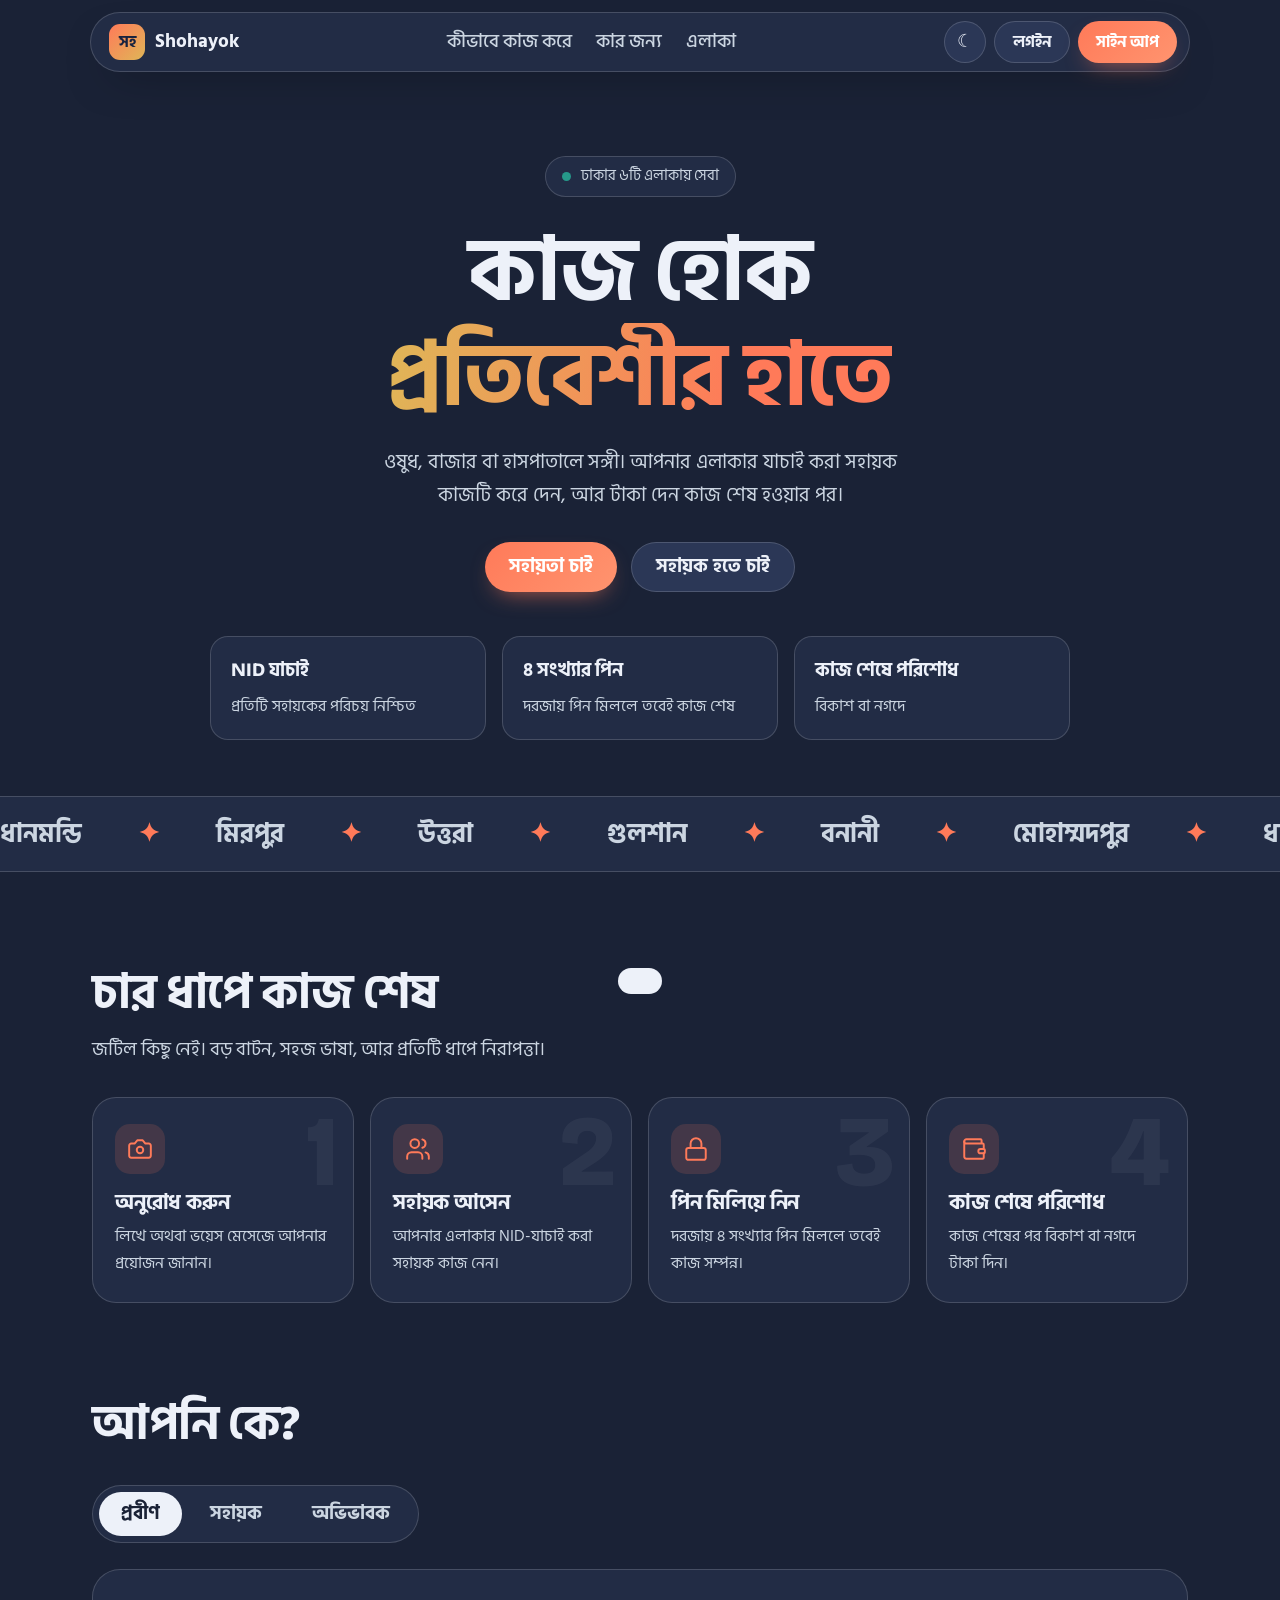
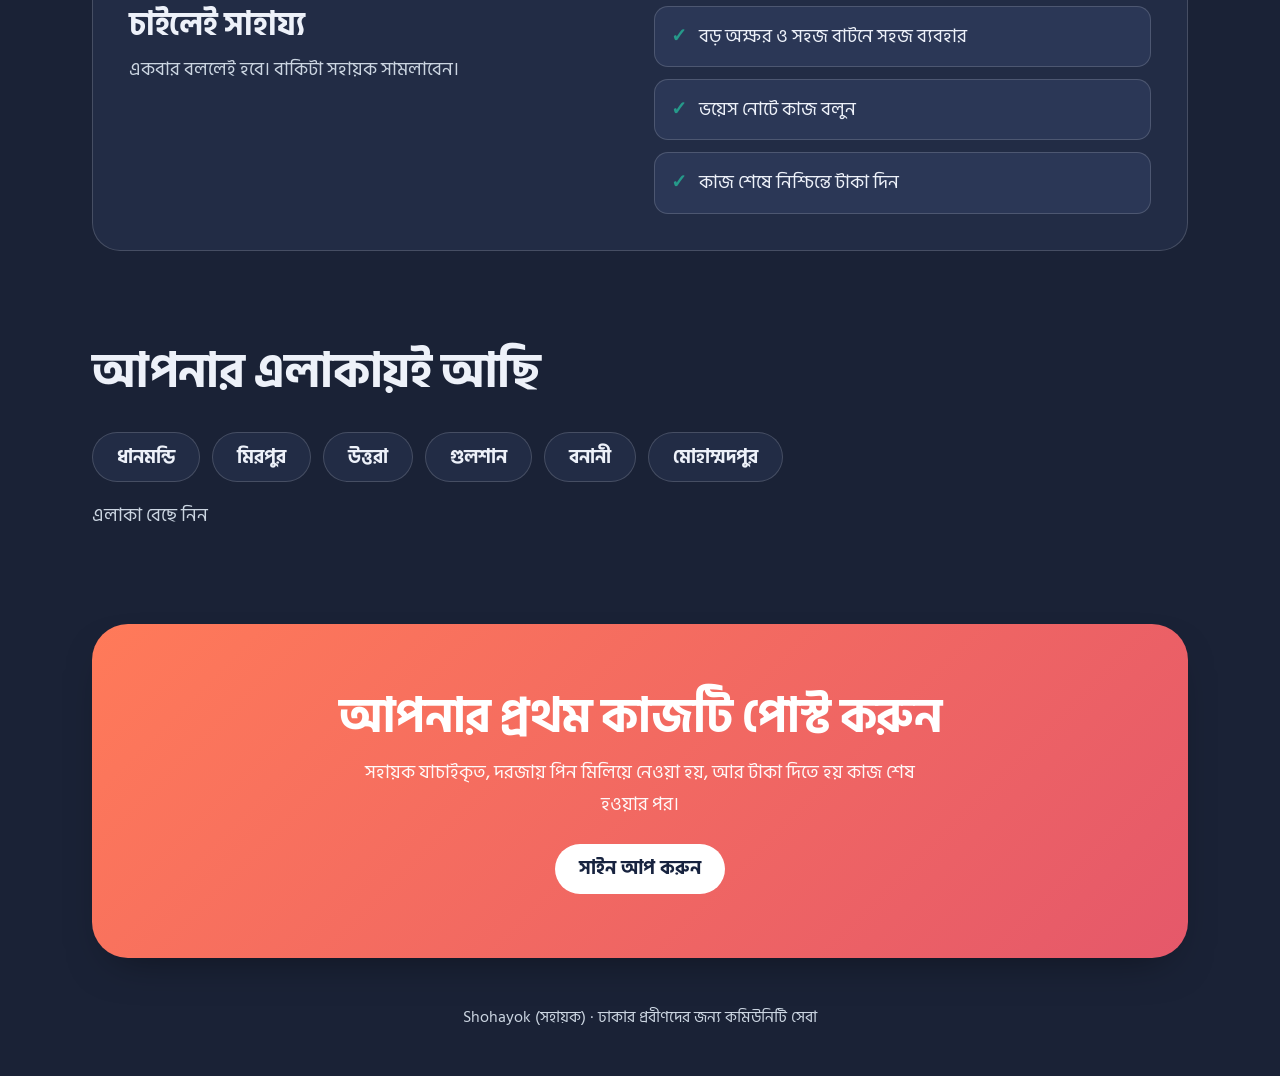
==== index.html @ 27d4a9c2 "feat: complete shohayok project with all files and assets" ====
<!DOCTYPE html>
<html lang="bn" data-theme="dark">
<head>
<meta charset="UTF-8">
<meta name="viewport" content="width=device-width, initial-scale=1">
<title>Shohayok (সহায়ক) — প্রতিবেশীর হাতে আপনার কাজ</title>
<link rel="preconnect" href="https://fonts.googleapis.com">
<link rel="preconnect" href="https://fonts.gstatic.com" crossorigin>
<link href="https://fonts.googleapis.com/css2?family=Bricolage+Grotesque:opsz,wght@12..96,500;12..96,800&family=Hind+Siliguri:wght@400;500;700&display=swap" rel="stylesheet">
<script>
addEventListener('error', function(e) {
  if (!e.message || e.message === 'undefined') return;
  var t = e.target;
  var m = (t && t.tagName === 'SCRIPT') 
    ? 'ফাইল লোড হয়নি: ' + (t.getAttribute('src') || '') 
    : 'JS ত্রুটি: ' + e.message + (e.filename ? ' (' + e.filename.split('/').pop() + ':' + e.lineno + ')' : '');
  var d = document.createElement('div');
  d.style.cssText = 'position:sticky;top:0;z-index:999;background:#EF6F7B;color:#fff;padding:10px 16px;font:15px/1.5 sans-serif;text-align:center';
  d.textContent = m;
  (document.body || document.documentElement).prepend(d);
}, true);
</script>
<link rel="stylesheet" href="style.css?v=3">
</head>
<body>
<div class="aurora"><i></i><i></i><i></i></div>

<!-- ============ নেভিগেশন ============ -->
<nav>
  <a class="logo" href="#" data-go="home"><b>সহ</b> Shohayok</a>
  <div class="links">
    <a href="#how" data-sec="how">কীভাবে কাজ করে</a>
    <a href="#roles" data-sec="roles">কার জন্য</a>
    <a href="#areas" data-sec="areas">এলাকা</a>
  </div>
  <div class="row" id="navAuth"></div>
</nav>

<!-- ============ হোম ============ -->
<div class="view on" id="v-home">
  <main class="wrap">
    <div class="hero">
      <p class="pill load"><span></span> ঢাকার ৬টি এলাকায় সেবা</p>
      <h1 class="load">কাজ হোক<br><em>প্রতিবেশীর হাতে</em></h1>
      <p class="lead load">ওষুধ, বাজার বা হাসপাতালে সঙ্গী। আপনার এলাকার যাচাই করা সহায়ক কাজটি করে দেন, আর টাকা দেন কাজ শেষ হওয়ার পর।</p>
      <div class="cta load">
        <a class="btn main" href="#" data-go="register" data-role="elderly">সহায়তা চাই</a>
        <a class="btn line" href="#" data-go="register" data-role="helper">সহায়ক হতে চাই</a>
      </div>
      <div class="trust load">
        <div><b>NID যাচাই</b><span>প্রতিটি সহায়কের পরিচয় নিশ্চিত</span></div>
        <div><b>৪ সংখ্যার পিন</b><span>দরজায় পিন মিললে তবেই কাজ শেষ</span></div>
        <div><b>কাজ শেষে পরিশোধ</b><span>বিকাশ বা নগদে</span></div>
      </div>
    </div>
  </main>

  <div class="marq"><div id="marq"></div></div>

  <main class="wrap">
    <section id="how">
      <div class="head"><h2>চার ধাপে কাজ শেষ</h2><p>জটিল কিছু নেই। বড় বাটন, সহজ ভাষা, আর প্রতিটি ধাপে নিরাপত্তা।</p></div>
      <div class="steps">
        <div class="step"><span class="em"><svg viewBox="0 0 24 24"><path d="M14.5 4h-5L7 7H4a2 2 0 0 0-2 2v9a2 2 0 0 0 2 2h16a2 2 0 0 0 2-2V9a2 2 0 0 0-2-2h-3l-2.5-3z"/><circle cx="12" cy="13" r="3"/></svg></span><h3>অনুরোধ করুন</h3><p>লিখে অথবা ভয়েস মেসেজে আপনার প্রয়োজন জানান।</p></div>
        <div class="step"><span class="em"><svg viewBox="0 0 24 24"><path d="M16 21v-2a4 4 0 0 0-4-4H6a4 4 0 0 0-4 4v2"/><circle cx="9" cy="7" r="4"/><path d="M22 21v-2a4 4 0 0 0-3-3.87"/><path d="M16 3.13a4 4 0 0 1 0 7.75"/></svg></span><h3>সহায়ক আসেন</h3><p>আপনার এলাকার NID-যাচাই করা সহায়ক কাজ নেন।</p></div>
        <div class="step"><span class="em"><svg viewBox="0 0 24 24"><rect width="18" height="11" x="3" y="11" rx="2"/><path d="M7 11V7a5 5 0 0 1 10 0v4"/></svg></span><h3>পিন মিলিয়ে নিন</h3><p>দরজায় ৪ সংখ্যার পিন মিললে তবেই কাজ সম্পন্ন।</p></div>
        <div class="step"><span class="em"><svg viewBox="0 0 24 24"><path d="M19 7V4a1 1 0 0 0-1-1H5a2 2 0 0 0 0 4h15a1 1 0 0 1 1 1v4h-3a2 2 0 0 0 0 4h3a1 1 0 0 0 1-1v-2a1 1 0 0 0-1-1"/><path d="M3 5v14a2 2 0 0 0 2 2h15a1 1 0 0 0 1-1v-4"/></svg></span><h3>কাজ শেষে পরিশোধ</h3><p>কাজ শেষের পর বিকাশ বা নগদে টাকা দিন।</p></div>
      </div>
    </section>

    <section id="roles">
      <div class="head"><h2>আপনি কে?</h2></div>
      <div class="tabs" role="tablist">
        <button class="tab on" data-p="0">প্রবীণ</button><button class="tab" data-p="1">সহায়ক</button><button class="tab" data-p="2">অভিভাবক</button>
      </div>
      <div class="panel on"><div><h3>চাইলেই সাহায্য</h3><p class="mute">একবার বললেই হবে। বাকিটা সহায়ক সামলাবেন।</p></div>
        <ul><li>বড় অক্ষর ও সহজ বাটনে সহজ ব্যবহার</li><li>ভয়েস নোটে কাজ বলুন</li><li>কাজ শেষে নিশ্চিন্তে টাকা দিন</li></ul></div>
      <div class="panel"><div><h3>প্রতিবেশীর উপকার, নিজের আয়</h3><p class="mute">নিজের এলাকার কাজ বেছে নিন।</p></div>
        <ul><li>নির্ধারিত ফি আর বখশিশ</li><li>দোকানের খরচ ফেরত পাবেন</li><li>NID যাচাইয়ের পর অ্যাডমিন অনুমোদন দিলে একাউন্ট চালু</li></ul></div>
      <div class="panel"><div><h3>দূর থেকেও পাশে</h3><p class="mute">বাবা-মায়ের প্রতিটি কাজ আপনার চোখের সামনে।</p></div>
        <ul><li>কাজের অবস্থা সরাসরি দেখুন</li><li>দূর থেকে বিকাশে বিল পরিশোধ করুন</li><li>ফোন নম্বর দিয়ে প্রবীণকে যুক্ত করুন</li></ul></div>
    </section>

    <section id="areas">
      <div class="head"><h2>আপনার এলাকায়ই আছি</h2></div>
      <div class="areas" id="areaList"></div>
      <p class="find" id="find">এলাকা বেছে নিন</p>
    </section>

    <div class="final">
      <h2>আপনার প্রথম কাজটি পোস্ট করুন</h2>
      <p>সহায়ক যাচাইকৃত, দরজায় পিন মিলিয়ে নেওয়া হয়, আর টাকা দিতে হয় কাজ শেষ হওয়ার পর।</p>
      <a class="btn" href="#" data-go="register">সাইন আপ করুন</a>
    </div>
  </main>
  <footer>Shohayok (সহায়ক) · ঢাকার প্রবীণদের জন্য কমিউনিটি সেবা</footer>
</div>

<!-- ============ লগইন ============ -->
<div class="view" id="v-login">
  <main class="wrap narrow">
    <div class="card">
      <h2>লগইন</h2><p class="mute">আপনার মোবাইল নম্বর ও পাসওয়ার্ড দিন</p>
      <form id="loginForm" novalidate>
        <label class="field">মোবাইল নম্বর<input name="phone" type="tel" inputmode="tel" placeholder="01XXXXXXXXX" required></label>
        <label class="field">পাসওয়ার্ড<input name="password" type="password" required></label>
        <button class="btn main full" type="submit">লগইন করুন</button>
      </form>
      <p class="swap">একাউন্ট নেই? <a href="#" data-go="register">সাইন আপ করুন</a></p>
    </div>
  </main>
</div>

<!-- ============ সাইন আপ ============ -->
<div class="view" id="v-register">
  <main class="wrap narrow">
    <div class="card">
      <h2>নতুন একাউন্ট</h2><p class="mute">আপনি কীভাবে যুক্ত হতে চান?</p>
      <form id="regForm" novalidate>
        <div class="rolepick">
          <label><input type="radio" name="role" value="elderly" checked><span><b>প্রবীণ</b>সহায়তা চাই</span></label>
          <label><input type="radio" name="role" value="helper"><span><b>সহায়ক</b>সহায়তা করতে চাই</span></label>
          <label><input type="radio" name="role" value="guardian"><span><b>অভিভাবক</b>পরিবারের সদস্য</span></label>
        </div>
        <label class="field">পুরো নাম<input name="name" required></label>
        <div class="two">
          <label class="field">মোবাইল নম্বর<input name="phone" type="tel" inputmode="tel" placeholder="01XXXXXXXXX" required></label>
          <label class="field">এলাকা<select name="area" id="areaSel"></select></label>
        </div>
        <label class="field">পাসওয়ার্ড (কমপক্ষে ৬ অক্ষর)<input name="password" type="password" required></label>

        <div id="helperBox" class="helperbox">
          <h3>পরিচয় যাচাই (শুধু সহায়কদের জন্য)</h3>
          <p class="mute">অ্যাডমিন আপনার NID দেখে অনুমোদন দিলে তবেই একাউন্ট চালু হবে।</p>
          <label class="field">NID নম্বর<input name="nid_number" inputmode="numeric" placeholder="১০, ১৩ বা ১৭ সংখ্যা"></label>
          <div class="two">
            <label class="drop" id="dropFront"><input type="file" name="nid_front" accept="image/*" hidden><span>NID-এর সামনের ছবি</span><img alt=""></label>
            <label class="drop" id="dropBack"><input type="file" name="nid_back" accept="image/*" hidden><span>NID-এর পেছনের ছবি</span><img alt=""></label>
          </div>
        </div>
        <button class="btn main full" type="submit">সাইন আপ করুন</button>
      </form>
      <p class="swap">আগে থেকেই একাউন্ট আছে? <a href="#" data-go="login">লগইন করুন</a></p>
    </div>
  </main>
</div>

<!-- ============ সহায়কের অনুমোদনের অপেক্ষা / প্রত্যাখ্যান ============ -->
<div class="view" id="v-pending">
  <main class="wrap narrow"><div class="card center" id="pendingBox"></div></main>
</div>

<!-- ============ ব্যবহারকারীর ড্যাশবোর্ড ============ -->
<div class="view" id="v-dash">
  <main class="wrap"><div id="dashBox"></div></main>
</div>

<!-- ============ সহায়কের প্রোফাইল ============ -->
<div class="view" id="v-profile">
  <main class="wrap"><div id="profileBox"></div></main>
</div>

<div class="modal" id="modal"><div class="mbox" id="mbox"></div></div>
<div class="toast" id="toast"></div>
<script src="tasks.js?v=3" defer></script>
<script src="script.js?v=3" defer></script>
</body>
</html>
---- style.css ----
/* ============ Shohayok — ডিজাইন সিস্টেম ============ */
:root{
  --coral:#FF7A59; --coral2:#FF946F; --teal:#26998a; --gold:#dfb657; --rose:#da747e; --blue:#4980c7;
  --bg:#1A2236; --surf:#222C45; --surf2:#2B3756; --ink:#EDF1F9; --mute:#CBD5E1;
  --line:rgba(255,255,255,.16); --glass:rgba(255,255,255,.05);
  --shadow:0 18px 44px -22px rgba(0,0,0,.5);
  --r-sm:12px; --r-md:18px; --r-lg:24px;
}
[data-theme=light]{
  --bg:#F4F6FB; --surf:#FFFFFF; --surf2:#EDF1F8; --ink:#17233F; --mute:#4B5563;
  --line:rgba(23,35,63,.16); --glass:rgba(23,35,63,.04);
  --shadow:0 18px 40px -24px rgba(23,35,63,.28);
}
*{box-sizing:border-box;margin:0}
html{scroll-behavior:smooth}
body{background:var(--bg);color:var(--ink);font:19px/1.65 'Hind Siliguri',sans-serif;overflow-x:hidden;transition:background .3s,color .3s}
h1,h2,h3{font-family:'Bricolage Grotesque','Hind Siliguri',sans-serif;line-height:1.2;letter-spacing:-.01em}
a{color:inherit;text-decoration:none}
button{font:inherit;cursor:pointer;border:0;color:inherit}
:focus-visible{outline:3px solid var(--gold);outline-offset:3px}
.wrap{max-width:1140px;margin:auto;padding:0 22px}
.wrap.narrow{max-width:600px}
.mute{color:var(--mute)}
.small{font-size:15px}
.view{display:none}.view.on{display:block;animation:up .35s both}
@keyframes up{from{opacity:0;transform:translateY(12px)}to{opacity:1;transform:none}}
.aurora{display:none}

/* Call Button ar Simple UI */
.btn-call{background:#10B981!important;color:#fff!important;font-size:18px!important;padding:10px 20px!important;display:inline-flex;align-items:center;gap:8px;text-decoration:none;border-radius:999px;font-weight:700}
.btn-call:hover{filter:brightness(1.08)}
.elder-task-box{background:var(--surf);border:2px solid var(--coral);border-radius:24px;padding:26px;margin-bottom:24px;box-shadow:var(--shadow)}
.elder-task-box h3{font-size:24px;margin-bottom:12px}
.big-btn-voice{min-height:58px;font-size:19px;width:100%;margin-bottom:12px}

/* ---------- নেভিগেশন ---------- */
nav{position:sticky;top:12px;z-index:20;margin:12px auto 0;max-width:1100px;display:flex;align-items:center;justify-content:space-between;gap:12px;padding:8px 12px 8px 18px;border:1px solid var(--line);border-radius:999px;background:var(--surf);box-shadow:var(--shadow)}
.logo{display:flex;align-items:center;gap:10px;font-weight:800;font-size:19px}
.logo b{display:grid;place-items:center;width:36px;height:36px;border-radius:11px;background:linear-gradient(135deg,var(--coral),var(--gold));color:#17233F;font-size:16px}
.links{display:flex;gap:24px;color:var(--mute);font-weight:500}
.links a:hover{color:var(--ink)}
.row{display:flex;align-items:center;gap:8px}
.uname{color:var(--mute);font-size:15px;max-width:130px;overflow:hidden;text-overflow:ellipsis;white-space:nowrap}
.abadge{margin-left:6px;padding:3px 12px;border-radius:999px;background:rgba(255,122,89,.16);color:var(--coral);font-size:13px;font-weight:700}

/* ---------- বাটন ---------- */
.btn{min-height:50px;padding:0 24px;border-radius:999px;font-weight:700;display:inline-flex;align-items:center;justify-content:center;gap:8px;transition:transform .15s,box-shadow .2s,background .2s}
.btn:hover{transform:translateY(-1px)}.btn:active{transform:scale(.98)}
.btn.main{background:linear-gradient(135deg,var(--coral),var(--coral2));color:#fff;box-shadow:0 10px 24px -12px rgba(255,122,89,.8)}
.btn.line{border:1px solid var(--line);background:var(--surf2)}
.btn.ok{background:var(--teal);color:#06302B}
.btn.bad{background:rgba(239,111,123,.14);color:var(--rose);border:1px solid rgba(239,111,123,.4)}
.btn.sm{min-height:42px;padding:0 18px;font-size:16px}
.btn.full{width:100%;margin-top:8px}
.btn:disabled{opacity:.6;cursor:wait}
.icon{position:relative;width:42px;height:42px;border-radius:50%;border:1px solid var(--line);background:var(--surf2);display:grid;place-items:center;font-size:18px}
.bell i{position:absolute;top:-5px;right:-5px;min-width:20px;height:20px;padding:0 5px;border-radius:10px;background:var(--rose);color:#fff;font:700 12px/20px 'Hind Siliguri',sans-serif;font-style:normal;text-align:center}
.bell i[hidden]{display:none}

/* ---------- হোম ---------- */
.hero{text-align:center;padding:84px 0 56px}
.pill{display:inline-flex;gap:10px;align-items:center;padding:7px 16px;border:1px solid var(--line);border-radius:999px;background:var(--surf);font-size:15px;color:var(--mute)}
.pill span{width:9px;height:9px;border-radius:50%;background:var(--teal);animation:ping 2s infinite}
@keyframes ping{0%{box-shadow:0 0 0 0 var(--teal)}70%{box-shadow:0 0 0 10px transparent}}
h1{font-size:clamp(42px,7vw,88px);font-weight:800;margin:22px 0 16px}
h1 em{font-style:normal;background:linear-gradient(100deg,var(--gold),var(--coral) 70%);-webkit-background-clip:text;background-clip:text;color:transparent}
.lead{max-width:560px;margin:auto;color:var(--mute);font-size:20px}
.cta{display:flex;flex-wrap:wrap;gap:14px;margin-top:30px;justify-content:center}
.trust{display:grid;grid-template-columns:repeat(3,1fr);gap:16px;margin:44px auto 0;max-width:860px}
.trust div{padding:18px 20px;border:1px solid var(--line);border-radius:var(--r-md);background:var(--surf);text-align:left}
.trust b{display:block;font:800 19px 'Bricolage Grotesque','Hind Siliguri',sans-serif;margin-bottom:4px}
.trust span{color:var(--mute);font-size:16px;line-height:1.5}
.load{opacity:0;transform:translateY(18px);animation:up .7s cubic-bezier(.2,.8,.2,1) forwards}
.load:nth-child(2){animation-delay:.08s}.load:nth-child(3){animation-delay:.16s}.load:nth-child(4){animation-delay:.24s}.load:nth-child(5){animation-delay:.32s}
.marq{border-block:1px solid var(--line);overflow:hidden;padding:16px 0;background:var(--surf)}
.marq div{display:flex;gap:56px;width:max-content;animation:slide 30s linear infinite;font:800 26px 'Bricolage Grotesque','Hind Siliguri';color:var(--mute)}
.marq span::after{content:"✦";margin-left:56px;color:var(--coral)}
@keyframes slide{to{transform:translateX(-50%)}}
section{padding:92px 0 0}
.head{max-width:640px;margin-bottom:32px}
h2{font-size:clamp(28px,4vw,48px);font-weight:800}
.head p{color:var(--mute);margin-top:12px}
.steps{display:grid;grid-template-columns:repeat(4,1fr);gap:16px;counter-reset:s}
.step{position:relative;padding:26px 22px;border:1px solid var(--line);border-radius:var(--r-lg);background:var(--surf);transition:transform .25s,border-color .25s;overflow:hidden}
.step:hover{transform:translateY(-4px);border-color:var(--coral)}
.step::before{counter-increment:s;content:counter(s);position:absolute;right:16px;top:-6px;font:800 100px 'Bricolage Grotesque';color:var(--ink);opacity:.05}
.step .em{display:grid;place-items:center;width:50px;height:50px;border-radius:15px;background:rgba(255,122,89,.15);margin-bottom:16px}
.step .em svg{width:26px;height:26px;fill:none;stroke:var(--coral);stroke-width:1.8;stroke-linecap:round;stroke-linejoin:round}
.step h3{font-size:21px;margin-bottom:8px}.step p{color:var(--mute);font-size:16px}
.tabs{display:inline-flex;flex-wrap:wrap;gap:6px;padding:6px;border:1px solid var(--line);border-radius:999px;background:var(--surf)}
.tab{min-height:44px;padding:0 22px;border-radius:999px;background:none;color:var(--mute);font-weight:700;transition:.2s}
.tab.on{background:var(--ink);color:var(--bg)}
.panel{display:none;margin-top:26px;grid-template-columns:1fr 1fr;gap:28px;padding:36px;border:1px solid var(--line);border-radius:28px;background:var(--surf)}
.panel.on{display:grid;animation:up .35s both}
.panel h3{font-size:32px;margin-bottom:10px}
.panel ul{list-style:none;display:grid;gap:12px;padding:0}
.panel li{display:flex;gap:12px;padding:14px 16px;border-radius:14px;border:1px solid var(--line);background:var(--surf2)}
.panel li::before{content:"✓";color:var(--teal);font-weight:800}
.areas{display:flex;flex-wrap:wrap;gap:12px}
.area{min-height:50px;padding:0 24px;border-radius:999px;border:1px solid var(--line);background:var(--surf);font-weight:700;transition:.2s}
.area:hover,.area.on{background:var(--coral);border-color:var(--coral);color:#fff}
.find{margin-top:18px;color:var(--mute)}.find b{color:var(--gold)}.find a{text-decoration:underline;color:var(--coral)}
.final{margin-top:92px;padding:64px 28px;border-radius:36px;text-align:center;background:linear-gradient(135deg,#FF7A59,#E5586A);color:#fff;box-shadow:var(--shadow)}
.final h2{max-width:720px;margin:0 auto 12px}
.final p{max-width:560px;margin:auto;opacity:.95}
.final .btn{background:#fff;color:#17233F;margin-top:24px}
footer{padding:46px 0;text-align:center;color:var(--mute);font-size:16px}

/* ---------- কার্ড ও ফর্ম ---------- */
.card{margin:48px 0 32px;padding:34px;border:1px solid var(--line);border-radius:28px;background:var(--surf);box-shadow:var(--shadow)}
.card.center{text-align:center}
.card h2{font-size:30px;margin-bottom:6px}
.card form{margin-top:20px}
.field{display:block;margin-bottom:16px;font-weight:500;font-size:17px}
.field input,.field select,.field textarea{display:block;width:100%;min-height:52px;margin-top:6px;padding:0 16px;border-radius:var(--r-sm);border:1.5px solid var(--line);background:var(--surf2);color:var(--ink);font:inherit;transition:border-color .2s}
.field textarea{min-height:96px;padding:12px 16px;resize:vertical}
.field select option{background:var(--surf);color:var(--ink)}
.field input:focus,.field select:focus,.field textarea:focus{outline:0;border-color:var(--coral)}
.two{display:grid;grid-template-columns:1fr 1fr;gap:14px}
.swap{margin-top:18px;text-align:center;color:var(--mute);font-size:16px}
.swap a{color:var(--coral);font-weight:700}
.rolepick{display:grid;grid-template-columns:repeat(3,1fr);gap:10px;margin-bottom:20px}
.rolepick.four{grid-template-columns:repeat(4,1fr)}
.rolepick input{position:absolute;opacity:0}
.rolepick span{display:block;min-height:80px;padding:14px;border:1.5px solid var(--line);border-radius:var(--r-md);background:var(--surf2);font-size:14px;color:var(--mute);transition:.2s;cursor:pointer}
.rolepick b{display:block;font-size:18px;color:var(--ink)}
.rolepick input:checked+span{border-color:var(--coral);background:rgba(255,122,89,.12)}
.rolepick input:focus-visible+span{outline:3px solid var(--gold)}
.helperbox{display:none;margin:6px 0 14px;padding:20px;border:1.5px dashed var(--line);border-radius:var(--r-lg)}
.helperbox.on{display:block}
.helperbox h3{font-size:19px;margin-bottom:4px}
.helperbox .mute{font-size:15px;margin-bottom:14px}
.drop{display:grid;place-items:center;position:relative;min-height:120px;border:1.5px dashed var(--mute);border-radius:var(--r-md);cursor:pointer;overflow:hidden;text-align:center;font-size:15px;color:var(--mute);padding:10px;transition:border-color .2s}
.drop:hover{border-color:var(--coral)}
.drop img{display:none;position:absolute;inset:0;width:100%;height:100%;object-fit:cover}
.drop.has img{display:block}.drop.has span{display:none}

/* ---------- ব্যাজ ---------- */
.badge{display:inline-block;padding:4px 14px;border-radius:999px;font-size:14px;font-weight:700}
.badge.pending{background:rgba(242,193,78,.16);color:var(--gold)}
.badge.approved,.badge.completed{background:rgba(52,201,181,.16);color:var(--teal)}
.badge.rejected{background:rgba(239,111,123,.16);color:var(--rose)}
.badge.accepted{background:rgba(125,180,250,.16);color:var(--blue)}
.badge.on_the_way{background:rgba(255,122,89,.16);color:var(--coral)}
.badge.arrived{background:rgba(242,193,78,.16);color:var(--gold)}
.badge.cancelled{background:rgba(166,177,202,.16);color:var(--mute)}
[data-theme=light] .badge.pending,[data-theme=light] .badge.arrived{color:#9A6B00}
[data-theme=light] .badge.approved,[data-theme=light] .badge.completed{color:#0B7F70}
.bigicon{width:72px;height:72px;margin:0 auto 16px;border-radius:50%;display:grid;place-items:center;font-size:32px;background:var(--surf2);border:1px solid var(--line)}
.card.center p{margin:10px auto;max-width:440px;color:var(--mute)}
.card.center .btn{margin:8px 4px 0}
.reason{margin:14px auto;padding:14px 18px;border-radius:14px;background:rgba(239,111,123,.1);border:1px solid rgba(239,111,123,.3);color:var(--ink)!important}

/* ---------- অ্যাডমিন ---------- */
.astats{display:grid;grid-template-columns:repeat(4,1fr);gap:14px;margin-bottom:24px}
.astats div{padding:18px;border:1px solid var(--line);border-radius:var(--r-md);background:var(--surf)}
.astats b{display:block;font:800 34px 'Bricolage Grotesque','Hind Siliguri';line-height:1.2}
.astats span{color:var(--mute);font-size:15px}
.alist{display:grid;gap:14px;margin:24px 0 80px}
.acard{display:grid;grid-template-columns:1fr auto;gap:20px;padding:22px;border:1px solid var(--line);border-radius:var(--r-lg);background:var(--surf)}
.acard h3{font-size:21px;margin-bottom:4px}
.acard .meta{color:var(--mute);font-size:15px;display:flex;flex-wrap:wrap;gap:6px 18px}
.thumbs{display:flex;gap:10px;margin-top:14px}
.thumbs img{width:128px;height:84px;object-fit:cover;border-radius:var(--r-sm);border:1px solid var(--line);cursor:zoom-in}
.acts{display:flex;flex-direction:column;gap:10px;justify-content:center}
.empty{padding:44px 20px;text-align:center;color:var(--mute);border:1.5px dashed var(--line);border-radius:var(--r-lg)}

/* ---------- মডাল ও টোস্ট ---------- */
.modal{position:fixed;inset:0;z-index:50;display:none;place-items:center;padding:20px;background:rgba(10,15,30,.6);backdrop-filter:blur(4px)}
.modal.on{display:grid}
.mbox{position:relative;width:100%;max-width:540px;max-height:90vh;overflow:auto;padding:28px;border-radius:var(--r-lg);background:var(--surf);border:1px solid var(--line)}
.mbox img{width:100%;border-radius:var(--r-sm)}
.mbox textarea{width:100%;min-height:96px;margin:12px 0;padding:14px;border-radius:var(--r-sm);border:1.5px solid var(--line);background:var(--surf2);color:var(--ink);font:inherit}
.mx{position:absolute;top:12px;right:14px;width:36px;height:36px;border-radius:50%;background:var(--surf2);font-size:18px}
.toast{position:fixed;left:50%;bottom:26px;z-index:60;transform:translate(-50%,120px);padding:13px 22px;border-radius:14px;background:var(--ink);color:var(--bg);font-weight:700;box-shadow:var(--shadow);transition:transform .3s;max-width:90vw}
.toast.on{transform:translate(-50%,0)}.toast.err{background:var(--rose);color:#fff}
.warnbar{position:sticky;top:0;z-index:100;padding:12px 18px;background:var(--gold);color:#17233F;text-align:center;font-weight:700;font-size:16px}

/* ---------- ড্যাশবোর্ড ও কাজের কার্ড ---------- */
.dash-head{display:flex;justify-content:space-between;align-items:flex-end;gap:14px;flex-wrap:wrap;margin:44px 0 22px}
.dash-head h2{font-size:clamp(26px,3.4vw,38px)}
.dash-head p{color:var(--mute);margin-top:6px}
.sec{font-size:22px;margin:32px 0 14px}
.tcard{padding:22px;margin-bottom:14px;border:1px solid var(--line);border-radius:var(--r-lg);background:var(--surf)}
.th{display:flex;justify-content:space-between;align-items:center;gap:10px;margin-bottom:8px}
.th b{font-size:19px}
.who{margin:10px 0;font-size:17px;line-height:1.7}
.plink{color:var(--coral);font-weight:700;text-decoration:underline}
.stp{list-style:none;display:grid;grid-template-columns:repeat(4,1fr);padding:0;margin:16px 0;text-align:center;font-size:14px;color:var(--mute)}
.stp li{position:relative}
.stp li::before{content:"";position:absolute;top:15px;left:-50%;width:100%;height:3px;background:var(--line)}
.stp li:first-child::before{display:none}
.stp li.on::before{background:var(--coral)}
.stp i{position:relative;z-index:1;display:grid;place-items:center;width:32px;height:32px;margin:0 auto 4px;border-radius:50%;background:var(--surf);border:3px solid var(--line);font-style:normal;font-weight:700}
.stp li.on{color:var(--ink)}.stp li.on i{background:var(--coral);border-color:var(--coral);color:#fff}
.pinbox{margin:14px 0;padding:14px;border-radius:var(--r-md);background:#26345A;color:#fff;text-align:center}
.pinbox small{display:block;color:#B9C3DD}
.pinbox b{font:800 38px 'Bricolage Grotesque';letter-spacing:.35em;color:var(--gold);padding-left:.35em}
.bill2{margin:12px 0;font-size:17px}
.bill2 div{display:flex;justify-content:space-between;padding:5px 0;border-bottom:1px dashed var(--line)}
.bill2 .tot{border:0;font:800 22px 'Bricolage Grotesque','Hind Siliguri';padding-top:10px}
.acts2{display:flex;flex-wrap:wrap;gap:10px;align-items:center;margin-top:10px}
.inl{display:flex;gap:10px;margin-top:12px}
.inl input,.bigin{flex:1;min-height:48px;padding:0 14px;border-radius:var(--r-sm);border:1.5px solid var(--line);background:var(--surf2);color:var(--ink);font:inherit}
.bigin{display:block;width:100%;margin-top:12px;font:800 28px 'Bricolage Grotesque'}
.chips{display:flex;gap:10px}
.chips button{flex:1;min-height:50px;border-radius:var(--r-sm);border:1.5px solid var(--line);background:var(--surf2);font-weight:700;transition:.2s}
.chips button:hover{border-color:var(--coral);color:var(--coral)}
.stars button{font-size:26px;color:var(--mute)}.stars button.on{color:var(--gold);border-color:var(--gold)}
.voicebar{display:flex;flex-wrap:wrap;gap:10px;margin:-4px 0 12px}
audio{display:block;width:100%;margin:10px 0}
audio[hidden]{display:none}

/* ---------- নোটিফিকেশন ---------- */
.nlist{display:grid;gap:8px;margin-top:6px}
.nitem{padding:12px 14px;border:1px solid var(--line);border-radius:var(--r-sm);background:var(--surf2)}
.nitem.unread{border-color:var(--coral);background:rgba(255,122,89,.1)}
.nitem b{display:block;font-size:16px}
.nitem p{color:var(--mute);font-size:15px;line-height:1.5}
.nitem small{color:var(--mute);font-size:13px}

/* ---------- সহায়কের প্রোফাইল ---------- */
.pf{margin:28px 0 80px}
.back{display:inline-flex;align-items:center;gap:6px;min-height:44px;margin-bottom:10px;background:none;color:var(--mute);font-weight:700}
.back:hover{color:var(--ink)}
.pf-top{display:flex;gap:22px;align-items:center;flex-wrap:wrap;padding:26px;border:1px solid var(--line);border-radius:var(--r-lg);background:var(--surf)}
.pf-av{width:96px;height:96px;border-radius:50%;overflow:hidden;display:grid;place-items:center;background:linear-gradient(135deg,var(--coral),var(--gold));color:#17233F;font:800 38px 'Bricolage Grotesque','Hind Siliguri';flex:none}
.pf-av img{width:100%;height:100%;object-fit:cover}
.pf-info{flex:1;min-width:200px}
.pf-info h2{font-size:28px;display:flex;flex-wrap:wrap;gap:10px;align-items:center}
.pf-sub{color:var(--mute);font-size:16px;margin-top:4px}
.pf-rate{margin-top:6px;font-weight:700}
.pf-rate i{font-style:normal;color:var(--gold);letter-spacing:2px;margin-right:6px}
.pf-stats{display:grid;grid-template-columns:repeat(3,1fr);gap:14px;margin:16px 0}
.pf-stats div{padding:16px;text-align:center;border:1px solid var(--line);border-radius:var(--r-md);background:var(--surf)}
.pf-stats b{display:block;font:800 28px 'Bricolage Grotesque','Hind Siliguri';line-height:1.2}
.pf-stats span{color:var(--mute);font-size:14px}
.pf-grid{display:grid;grid-template-columns:1.5fr 1fr;gap:16px;align-items:start}
.pf-card{padding:22px;border:1px solid var(--line);border-radius:var(--r-md);background:var(--surf);margin-bottom:16px}
.pf-card h3{font-size:18px;margin-bottom:12px}
.chip{display:inline-block;margin:0 6px 6px 0;padding:5px 14px;border-radius:999px;background:var(--surf2);font-size:15px;font-weight:500}
.dist{display:grid;grid-template-columns:34px 1fr 30px;gap:10px;align-items:center;font-size:14px;margin:6px 0;color:var(--mute)}
.bar{height:8px;border-radius:6px;background:var(--surf2);overflow:hidden}.bar i{display:block;height:100%;background:var(--gold)}
.rev{padding:14px 0;border-bottom:1px solid var(--line)}.rev:last-child{border:0;padding-bottom:0}
.rev .st{color:var(--gold);letter-spacing:2px}
.vrow{display:flex;justify-content:space-between;align-items:center;gap:10px;padding:10px 0;border-bottom:1px dashed var(--line);font-size:16px}
.vrow:last-child{border:0}

/* ---------- রেসপনসিভ ---------- */
@media(max-width:900px){.steps{grid-template-columns:1fr 1fr}.links{display:none}.panel{grid-template-columns:1fr}.hero{padding-top:56px}.pf-grid{grid-template-columns:1fr}}
@media(max-width:640px){
  .steps,.trust,.astats,.two,.rolepick{grid-template-columns:1fr}
  .rolepick.four{grid-template-columns:1fr 1fr}
  .panel,.card{padding:22px}.acard{grid-template-columns:1fr}.acts{flex-direction:row}
  .uname{display:none}.inl{flex-direction:column}.pf-stats{gap:8px}.pf-stats b{font-size:22px}
}
/* ---------- কাস্টম পেমেন্ট কার্ড ---------- */
.pay-methods {
  display: grid;
  grid-template-columns: repeat(3, 1fr);
  gap: 12px;
  margin-top: 8px;
}
.pay-card {
  position: relative;
  display: flex;
  flex-direction: column;
  align-items: center;
  justify-content: center;
  gap: 8px;
  min-height: 96px;
  padding: 14px 10px;
  border: 2px solid var(--line);
  border-radius: var(--r-md);
  background: var(--surf2);
  cursor: pointer;
  text-align: center;
  transition: all 0.2s ease;
}
.pay-card input {
  position: absolute;
  opacity: 0;
  pointer-events: none;
}
.pay-card img.pay-logo {
  width: 38px;
  height: 38px;
  object-fit: contain;
  border-radius: 8px;
}
.pay-card .pay-icon {
  font-size: 30px;
  line-height: 1;
}
.pay-card b {
  font-size: 16px;
  line-height: 1.3;
  color: var(--ink);
}
.pay-card small {
  font-size: 13px;
  color: var(--mute);
}
.pay-card:hover {
  border-color: var(--coral);
}
/* সিলেক্ট করা কার্ডের হাইলাইট */
.pay-card.active {
  border-color: #d8729e;
  background: rgba(226, 19, 110, 0.12);
}
.pay-card.cod-active {
  border-color: var(--teal);
  background: rgba(52, 201, 181, 0.12);
}

@media (max-width: 700px) {
  .pay-methods {
    grid-template-columns: 1fr;
  }
  .pay-card {
    flex-direction: row;
    justify-content: flex-start;
    padding: 12px 18px;
    gap: 14px;
    text-align: left;
    min-height: auto;
  }
}
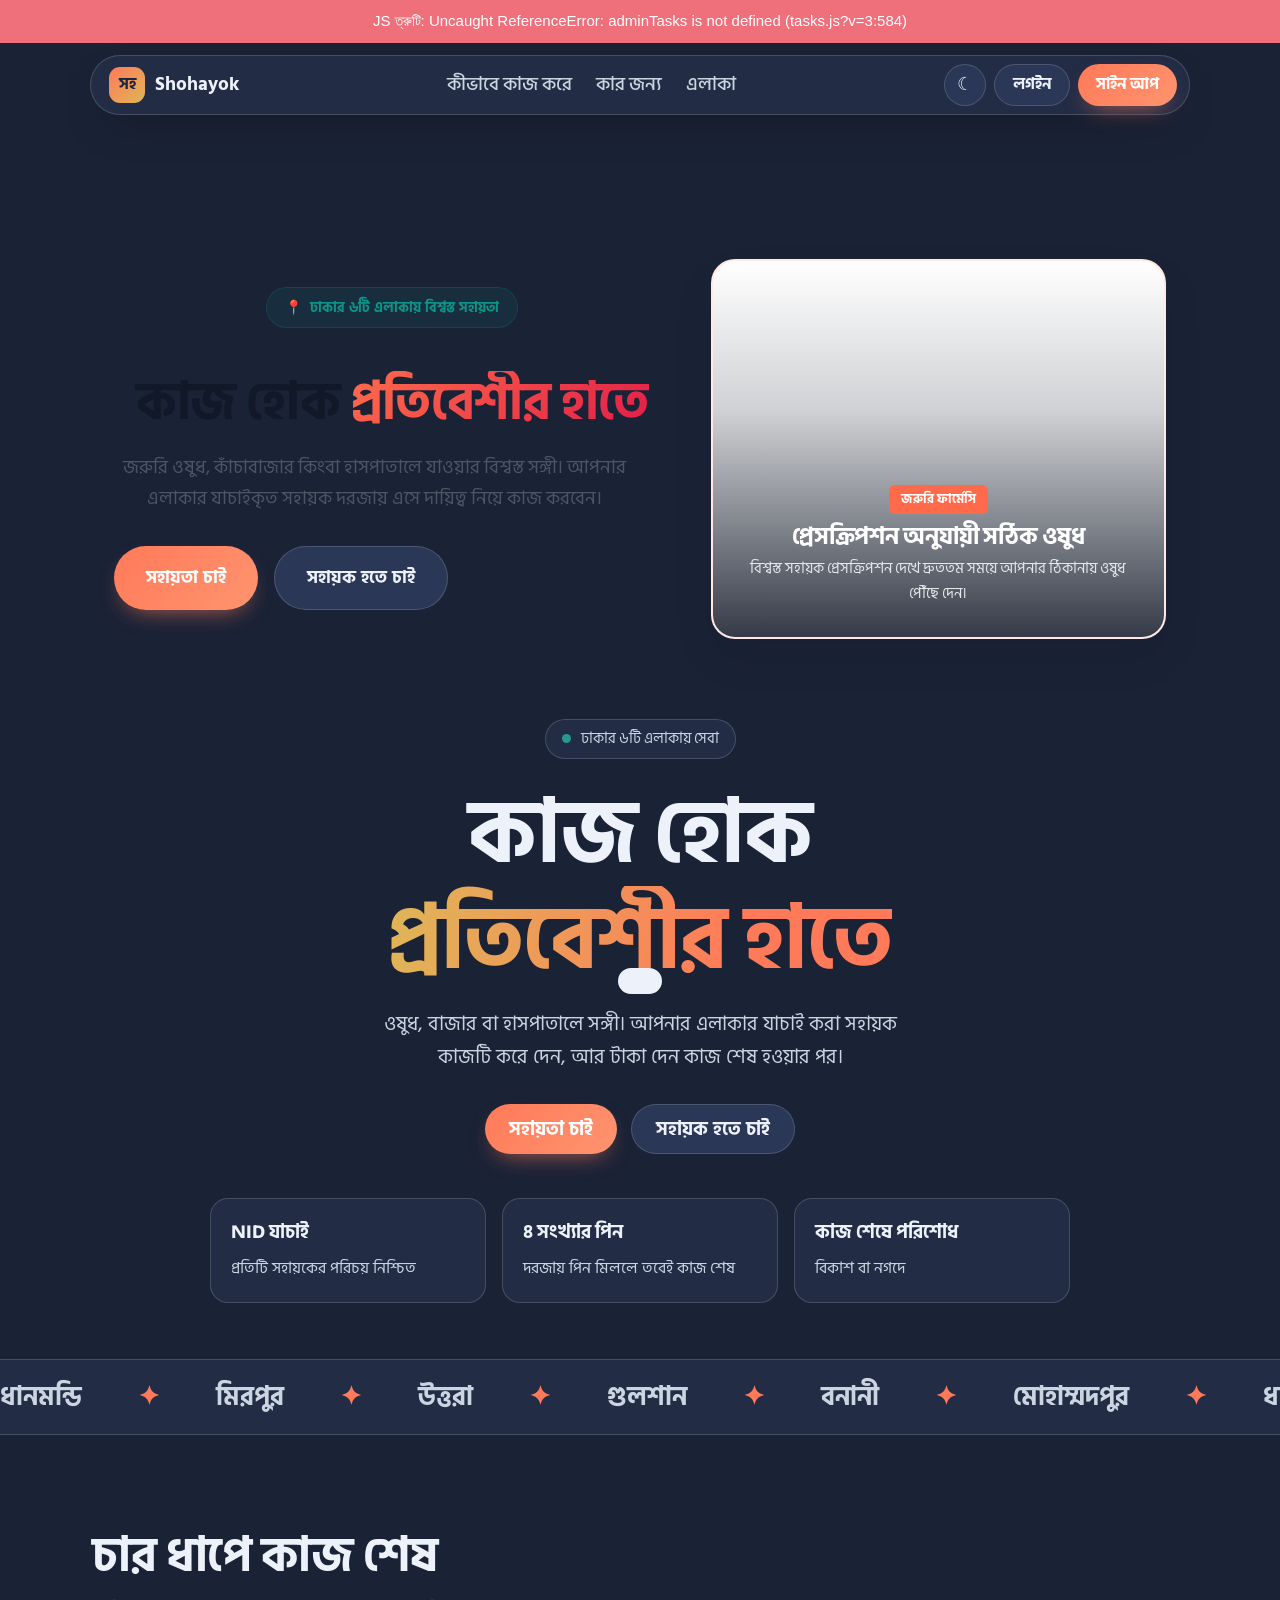
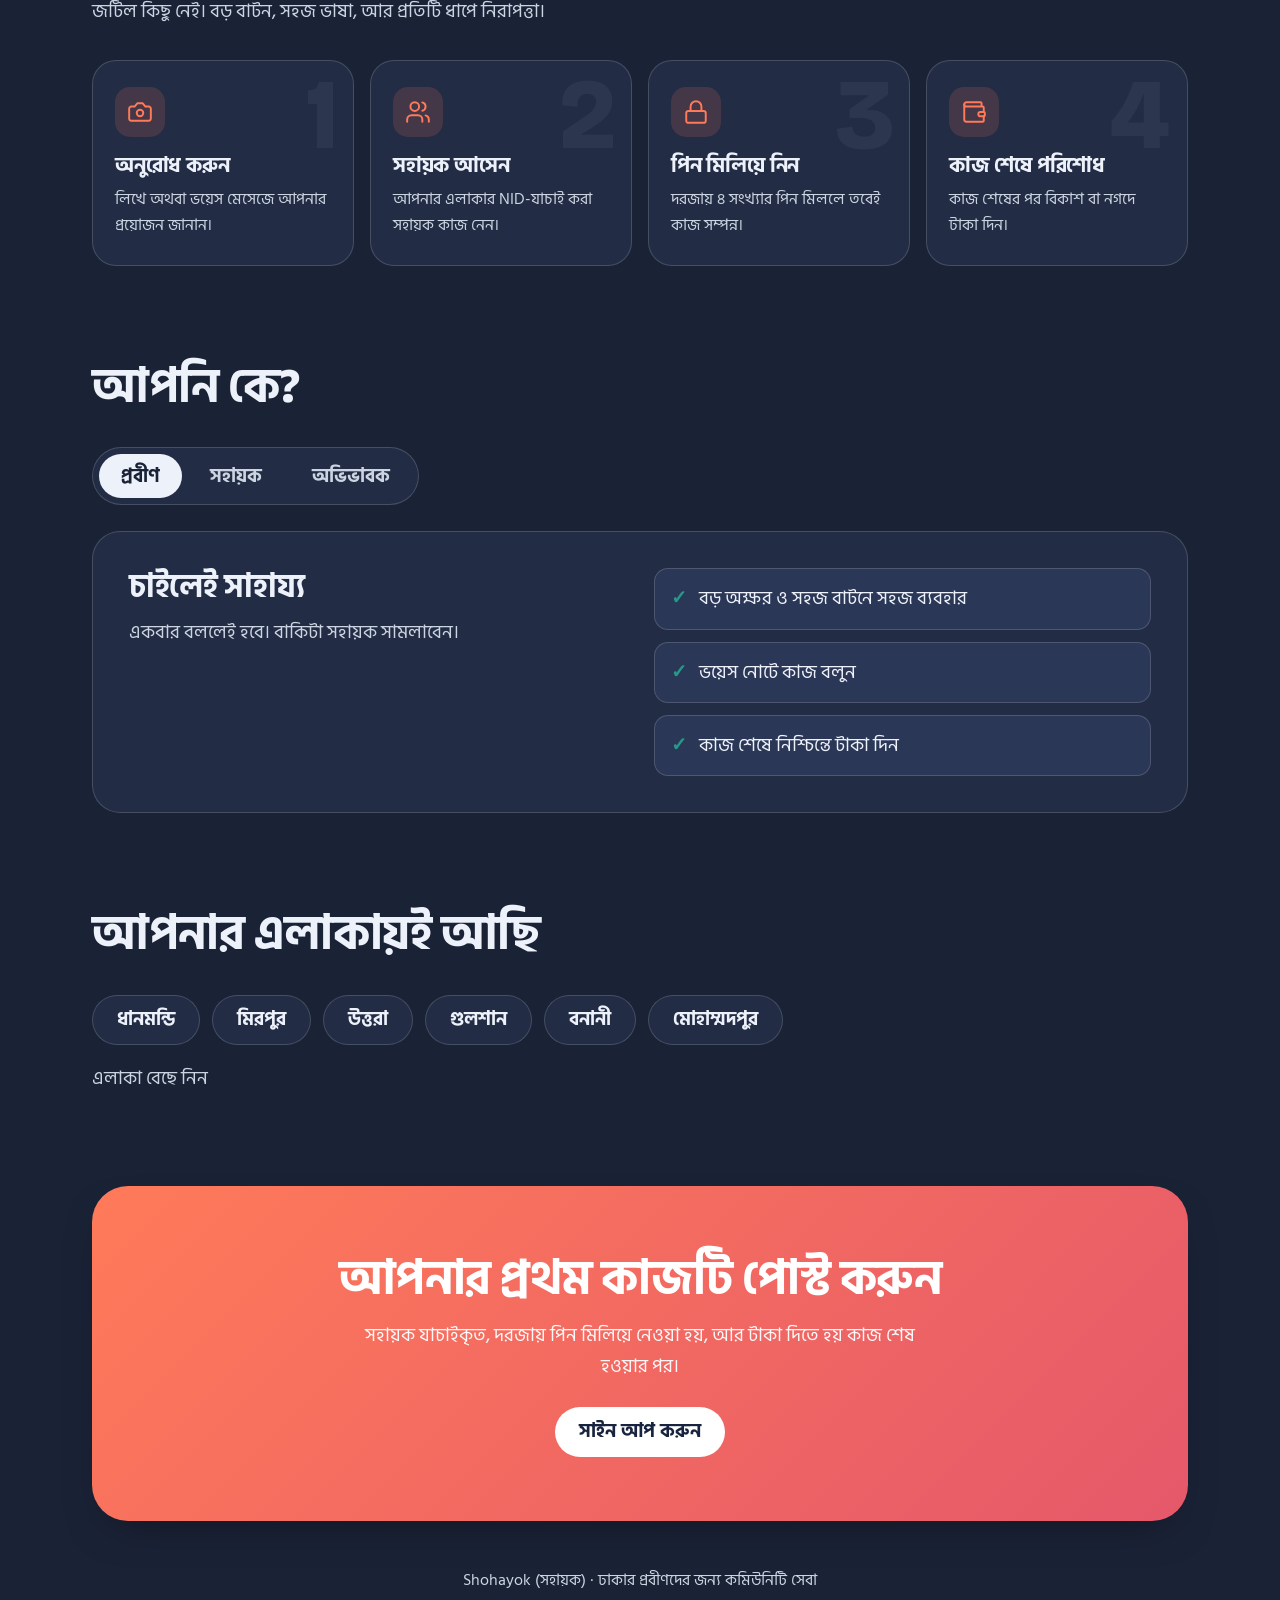
==== commit 2d6ed89f: "feat: update ledger calculation, payment options, and responsive UI" ====
--- a/index.html
+++ b/index.html
@@ -40,6 +40,55 @@
 <div class="view on" id="v-home">
   <main class="wrap">
     <div class="hero">
+      <section class="wrap">
+  <div class="hero-wrapper">
+    <!-- Left Text & Actions -->
+    <div>
+      <div class="hero-badge-pill">
+        <span>📍</span> ঢাকার ৬টি এলাকায় বিশ্বস্ত সহায়তা
+      </div>
+      <h1 class="hero-title-main">
+        কাজ হোক <span>প্রতিবেশীর হাতে</span>
+      </h1>
+      <p class="hero-desc">
+        জরুরি ওষুধ, কাঁচাবাজার কিংবা হাসপাতালে যাওয়ার বিশ্বস্ত সঙ্গী। আপনার এলাকার যাচাইকৃত সহায়ক দরজায় এসে দায়িত্ব নিয়ে কাজ করবেন।
+      </p>
+      <div class="hero-actions" style="display:flex; gap:16px; flex-wrap:wrap;">
+        <button class="btn main" data-go="register" data-role="elderly" style="padding:16px 32px; font-size:18px;">
+          সহায়তা চাই
+        </button>
+        <button class="btn line" data-go="register" data-role="helper" style="padding:16px 32px; font-size:18px;">
+          সহায়ক হতে চাই
+        </button>
+      </div>
+    </div>
+
+    <!-- Right Dynamic Rotating Image Slider -->
+    <div class="showcase-slider" id="homeSlider">
+      <div class="showcase-slide active" style="background-image: url('https://images.unsplash.com/photo-1584308666744-24d5c474f2ae?auto=format&fit=crop&w=800&q=80');">
+        <div class="showcase-content">
+          <span class="showcase-tag">জরুরি ফার্মেসি</span>
+          <h3>প্রেসক্রিপশন অনুযায়ী সঠিক ওষুধ</h3>
+          <p>বিশ্বস্ত সহায়ক প্রেসক্রিপশন দেখে দ্রুততম সময়ে আপনার ঠিকানায় ওষুধ পৌঁছে দেন।</p>
+        </div>
+      </div>
+      <div class="showcase-slide" style="background-image: url('https://images.unsplash.com/photo-1576765608535-5f04d1e3f289?auto=format&fit=crop&w=800&q=80');">
+        <div class="showcase-content">
+          <span class="showcase-tag">হাসপাতালে যত্নশীল সঙ্গী</span>
+          <h3>ডাক্তার দেখানো ও টেস্টের সার্বক্ষণিক সহায়তা</h3>
+          <p>সিরিয়াল ধরা থেকে শুরু করে বাড়ি ফেরা পর্যন্ত প্রবীণের সঙ্গে থাকেন দায়িত্বশীল সহায়ক।</p>
+        </div>
+      </div>
+      <div class="showcase-slide" style="background-image: url('https://images.unsplash.com/photo-1542838132-92c53300491e?auto=format&fit=crop&w=800&q=80');">
+        <div class="showcase-content">
+          <span class="showcase-tag">সতেজ বাজার</span>
+          <h3>কাঁচাবাজারের ঝামেলামুক্ত সমাধান</h3>
+          <p>তাজা শাকসবজি ও নিত্যপণ্য রসিদের খরচ অনুযায়ী বাড়ি পৌঁছে দেওয়া হয়।</p>
+        </div>
+      </div>
+    </div>
+  </div>
+</section>
       <p class="pill load"><span></span> ঢাকার ৬টি এলাকায় সেবা</p>
       <h1 class="load">কাজ হোক<br><em>প্রতিবেশীর হাতে</em></h1>
       <p class="lead load">ওষুধ, বাজার বা হাসপাতালে সঙ্গী। আপনার এলাকার যাচাই করা সহায়ক কাজটি করে দেন, আর টাকা দেন কাজ শেষ হওয়ার পর।</p>
--- a/style.css
+++ b/style.css
@@ -326,4 +326,127 @@
     text-align: left;
     min-height: auto;
   }
+}
+/* Modern Hero Section */
+.hero-wrapper {
+  display: grid;
+  grid-template-columns: 1.1fr 0.9fr;
+  align-items: center;
+  gap: 40px;
+  padding: 60px 0 80px;
+}
+.hero-badge-pill {
+  display: inline-flex;
+  align-items: center;
+  gap: 8px;
+  background: rgba(13, 148, 136, 0.1);
+  color: #0D9488;
+  padding: 8px 18px;
+  border-radius: 50px;
+  font-weight: 700;
+  font-size: 14px;
+  margin-bottom: 20px;
+  border: 1px solid rgba(13, 148, 136, 0.2);
+}
+.hero-title-main {
+  font-size: 52px;
+  font-weight: 900;
+  line-height: 1.25;
+  color: #111827;
+  margin-bottom: 18px;
+}
+.hero-title-main span {
+  background: linear-gradient(135deg, #FF6B4A, #E11D48);
+  -webkit-background-clip: text;
+  -webkit-text-fill-color: transparent;
+}
+.hero-desc {
+  font-size: 19px;
+  color: #4B5563;
+  line-height: 1.6;
+  margin-bottom: 32px;
+  max-width: 520px;
+}
+
+/* Service Visual Carousel Showcase */
+.showcase-slider {
+  position: relative;
+  height: 380px;
+  border-radius: 24px;
+  overflow: hidden;
+  box-shadow: 0 20px 40px rgba(0, 0, 0, 0.08);
+  border: 2px solid rgba(255, 107, 74, 0.15);
+  background: #FFF;
+}
+.showcase-slide {
+  position: absolute;
+  inset: 0;
+  opacity: 0;
+  transition: all 0.8s ease-in-out;
+  display: flex;
+  flex-direction: column;
+  justify-content: flex-end;
+  padding: 30px;
+  background-size: cover;
+  background-position: center;
+}
+.showcase-slide::before {
+  content: '';
+  position: absolute;
+  inset: 0;
+  background: linear-gradient(to top, rgba(17, 24, 39, 0.85) 0%, rgba(17, 24, 39, 0.2) 60%, transparent 100%);
+}
+.showcase-slide.active {
+  opacity: 1;
+}
+.showcase-content {
+  position: relative;
+  z-index: 2;
+  color: #FFF;
+}
+.showcase-tag {
+  display: inline-block;
+  padding: 4px 12px;
+  background: #FF6B4A;
+  color: #FFF;
+  border-radius: 6px;
+  font-size: 13px;
+  font-weight: 700;
+  margin-bottom: 8px;
+}
+.showcase-content h3 {
+  font-size: 24px;
+  font-weight: 800;
+  margin: 0 0 6px;
+}
+.showcase-content p {
+  font-size: 15px;
+  color: #E5E7EB;
+  margin: 0;
+}
+
+/* Responsive adjustment */
+@media (max-width: 900px) {
+  .hero-wrapper {
+    grid-template-columns: 1fr;
+    text-align: center;
+  }
+  .hero-desc {
+    margin: 0 auto 30px;
+  }
+  .showcase-slider {
+    height: 300px;
+  }
+}
+/* প্রবীণের জন্য দূর থেকে সাহায্য পাঠানোর বিশেষ বাটন */
+.emg-order-btn {
+  background: linear-gradient(135deg, #e9775e, #f05577) !important;
+  color: #fff !important;
+  font-weight: 800 !important;
+  box-shadow: 0 8px 20px -8px rgba(225, 29, 72, 0.6) !important;
+  border: 0 !important;
+}
+.emg-order-btn:hover {
+  transform: translateY(-2px);
+  filter: brightness(1.05);
 }
